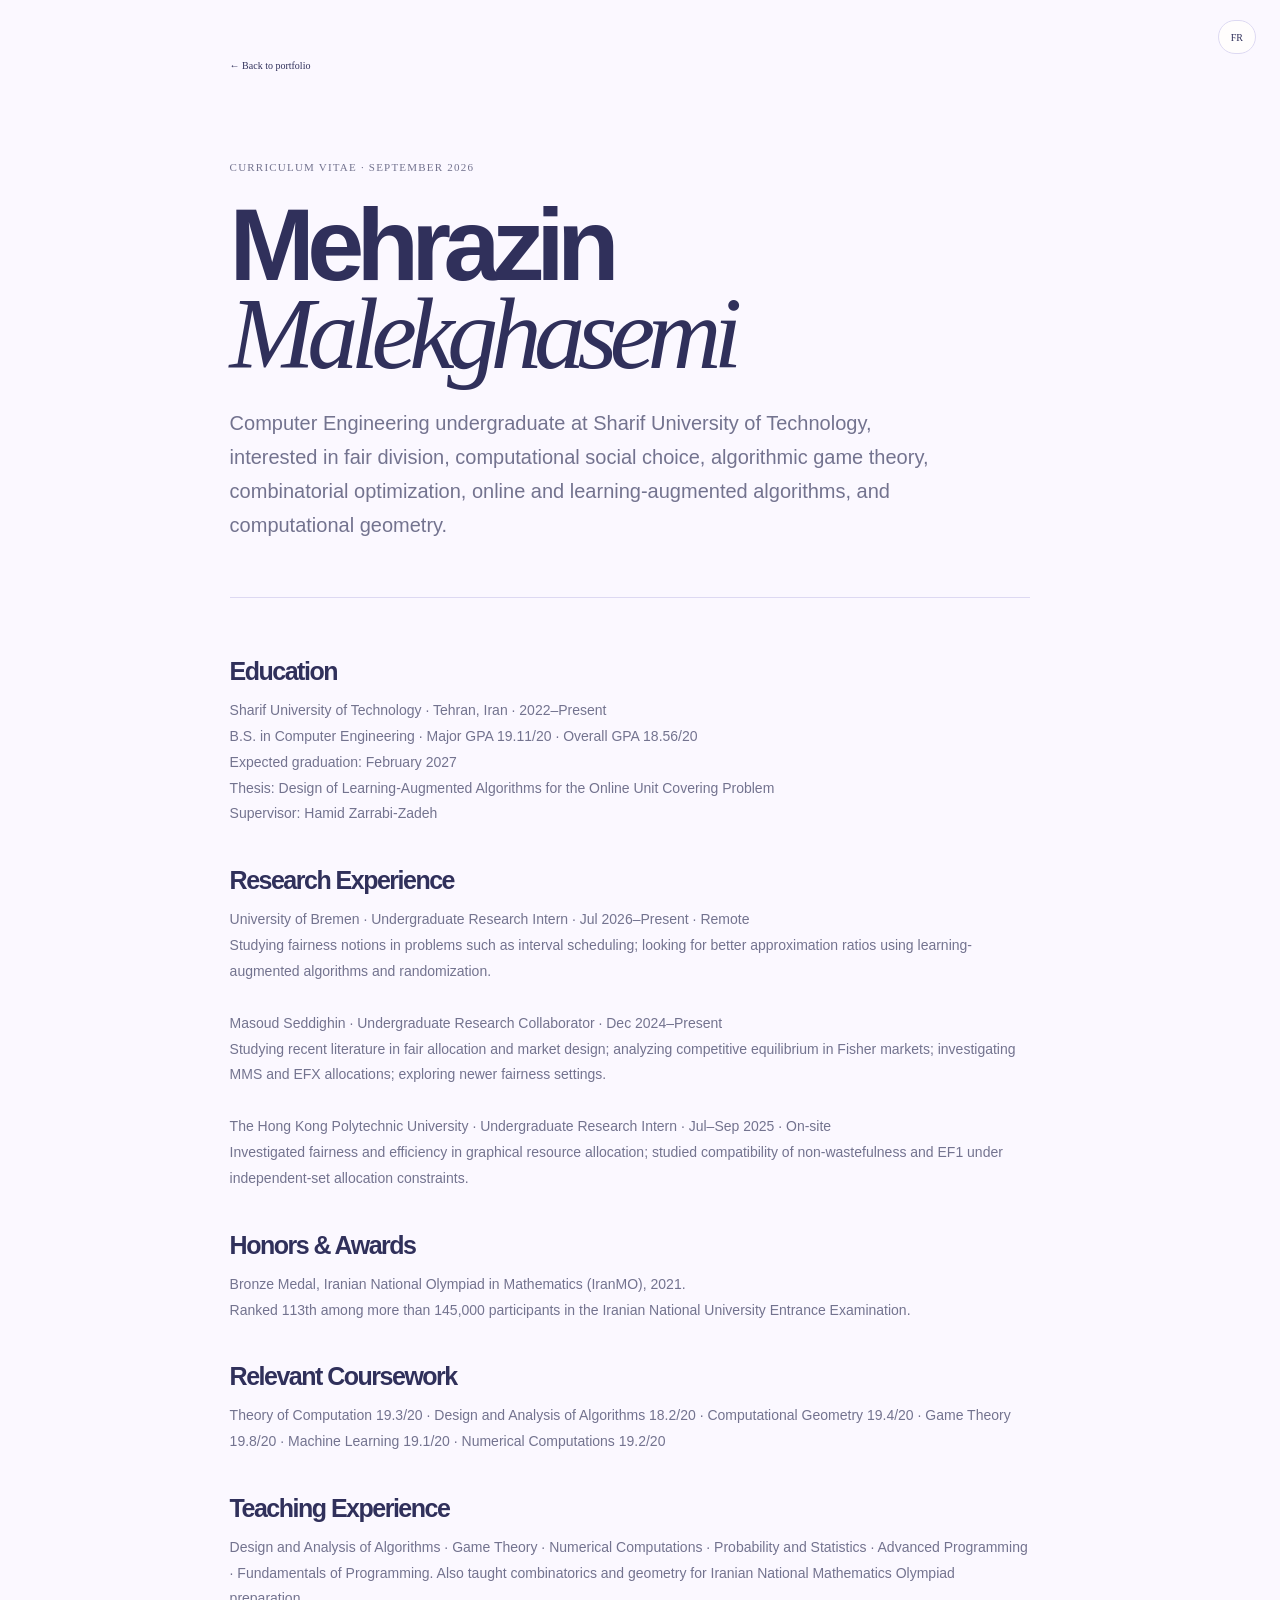
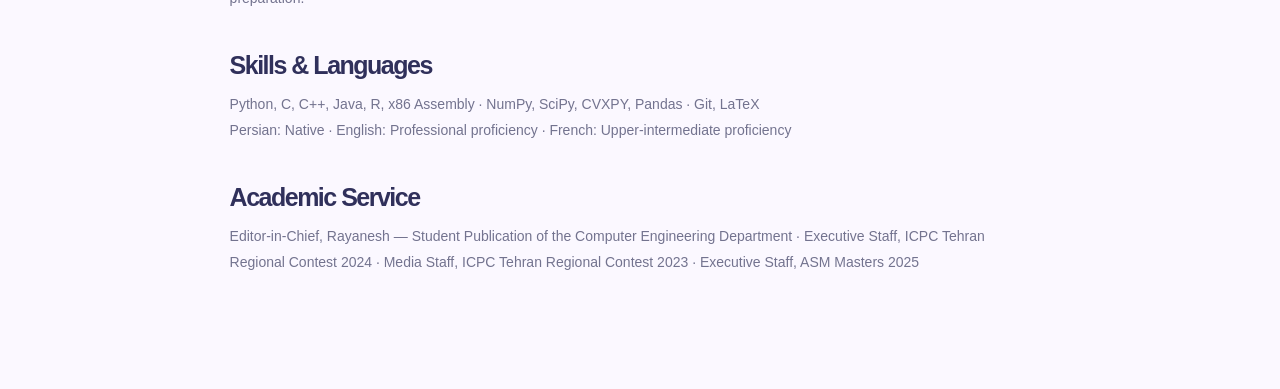
==== cv.html @ b479d554 "Rebuild site history without class-rank commit" ====
<!doctype html><html lang="en"><head><meta charset="utf-8"><meta name="viewport" content="width=device-width,initial-scale=1"><title>CV — Mehrazin Malekghasemi</title><link rel="stylesheet" href="style.css"></head><body><div class="research-page cv-page"><a class="back" href="index.html" data-en="← Back to portfolio" data-fr="← Retour au portfolio">← Back to portfolio</a><div class="section-label">Curriculum Vitae · September 2026</div><h1>Mehrazin<br><em>Malekghasemi</em></h1><p class="lead" data-en="Computer Engineering undergraduate at Sharif University of Technology, interested in fair division, computational social choice, algorithmic game theory, combinatorial optimization, online and learning-augmented algorithms, and computational geometry." data-fr="Étudiante en génie informatique à l’Université de technologie de Sharif, intéressée par le partage équitable, le choix social computationnel, la théorie algorithmique des jeux, l’optimisation combinatoire, les algorithmes en ligne et augmentés par l’apprentissage, ainsi que la géométrie algorithmique.">Computer Engineering undergraduate at Sharif University of Technology, interested in fair division, computational social choice, algorithmic game theory, combinatorial optimization, online and learning-augmented algorithms, and computational geometry.</p><div class="cv-document"><h2 data-en="Education" data-fr="Formation">Education</h2><p data-en="Sharif University of Technology · Tehran, Iran · 2022–Present<br>B.S. in Computer Engineering · Major GPA 19.11/20 · Overall GPA 18.56/20<br>Expected graduation: February 2027<br>Thesis: Design of Learning-Augmented Algorithms for the Online Unit Covering Problem<br>Supervisor: Hamid Zarrabi-Zadeh" data-fr="Université de technologie de Sharif · Téhéran, Iran · 2022–Présent<br>Licence en génie informatique · Moyenne majeure 19,11/20 · Moyenne générale 18,56/20<br>Diplôme prévu : février 2027<br>Mémoire : Design of Learning-Augmented Algorithms for the Online Unit Covering Problem<br>Directeur : Hamid Zarrabi-Zadeh">Sharif University of Technology · Tehran, Iran · 2022–Present<br>B.S. in Computer Engineering · Major GPA 19.11/20 · Overall GPA 18.56/20<br>Expected graduation: February 2027<br>Thesis: Design of Learning-Augmented Algorithms for the Online Unit Covering Problem<br>Supervisor: Hamid Zarrabi-Zadeh</p><h2 data-en="Research Experience" data-fr="Expérience de recherche">Research Experience</h2><p data-en="University of Bremen · Undergraduate Research Intern · Jul 2026–Present · Remote<br>Studying fairness notions in problems such as interval scheduling; looking for better approximation ratios using learning-augmented algorithms and randomization.<br><br>Masoud Seddighin · Undergraduate Research Collaborator · Dec 2024–Present<br>Studying recent literature in fair allocation and market design; analyzing competitive equilibrium in Fisher markets; investigating MMS and EFX allocations; exploring newer fairness settings.<br><br>The Hong Kong Polytechnic University · Undergraduate Research Intern · Jul–Sep 2025 · On-site<br>Investigated fairness and efficiency in graphical resource allocation; studied compatibility of non-wastefulness and EF1 under independent-set allocation constraints." data-fr="Université de Brême · Stagiaire de recherche · Juil. 2026–Présent · À distance<br>Étude de notions d’équité dans des problèmes tels que l’ordonnancement d’intervalles ; recherche de meilleures garanties d’approximation avec des algorithmes augmentés par l’apprentissage et la randomisation.<br><br>Masoud Seddighin · Collaboratrice de recherche · Déc. 2024–Présent<br>Étude de la littérature récente sur le partage équitable et la conception de marchés ; analyse de l’équilibre compétitif dans les marchés de Fisher ; étude des allocations MMS et EFX ; exploration de nouvelles notions d’équité.<br><br>The Hong Kong Polytechnic University · Stagiaire de recherche · Juil.–Sept. 2025 · Sur place<br>Étude de l’équité et de l’efficacité dans l’allocation graphique de ressources ; compatibilité de la non-gaspillage et d’EF1 sous des contraintes d’allocation par ensembles indépendants.">University of Bremen · Undergraduate Research Intern · Jul 2026–Present · Remote<br>Studying fairness notions in problems such as interval scheduling; looking for better approximation ratios using learning-augmented algorithms and randomization.<br><br>Masoud Seddighin · Undergraduate Research Collaborator · Dec 2024–Present<br>Studying recent literature in fair allocation and market design; analyzing competitive equilibrium in Fisher markets; investigating MMS and EFX allocations; exploring newer fairness settings.<br><br>The Hong Kong Polytechnic University · Undergraduate Research Intern · Jul–Sep 2025 · On-site<br>Investigated fairness and efficiency in graphical resource allocation; studied compatibility of non-wastefulness and EF1 under independent-set allocation constraints.</p><h2 data-en="Honors & Awards" data-fr="Distinctions">Honors & Awards</h2><p data-en="Bronze Medal, Iranian National Olympiad in Mathematics (IranMO), 2021.<br>Ranked 113th among more than 145,000 participants in the Iranian National University Entrance Examination." data-fr="Médaille de bronze, Olympiade nationale iranienne de mathématiques (IranMO), 2021.<br>Classée 113e parmi plus de 145 000 participants à l’examen national d’entrée à l’université en Iran.">Bronze Medal, Iranian National Olympiad in Mathematics (IranMO), 2021.<br>Ranked 113th among more than 145,000 participants in the Iranian National University Entrance Examination.</p><h2 data-en="Relevant Coursework" data-fr="Cours pertinents">Relevant Coursework</h2><p>Theory of Computation 19.3/20 · Design and Analysis of Algorithms 18.2/20 · Computational Geometry 19.4/20 · Game Theory 19.8/20 · Machine Learning 19.1/20 · Numerical Computations 19.2/20</p><h2 data-en="Teaching Experience" data-fr="Expérience d’enseignement">Teaching Experience</h2><p data-en="Design and Analysis of Algorithms · Game Theory · Numerical Computations · Probability and Statistics · Advanced Programming · Fundamentals of Programming. Also taught combinatorics and geometry for Iranian National Mathematics Olympiad preparation." data-fr="Conception et analyse d’algorithmes · Théorie des jeux · Calcul numérique · Probabilités et statistiques · Programmation avancée · Fondamentaux de la programmation. J’ai également enseigné la combinatoire et la géométrie dans le cadre de la préparation à l’Olympiade nationale iranienne de mathématiques.">Design and Analysis of Algorithms · Game Theory · Numerical Computations · Probability and Statistics · Advanced Programming · Fundamentals of Programming. Also taught combinatorics and geometry for Iranian National Mathematics Olympiad preparation.</p><h2 data-en="Skills & Languages" data-fr="Compétences & langues">Skills & Languages</h2><p data-en="Python, C, C++, Java, R, x86 Assembly · NumPy, SciPy, CVXPY, Pandas · Git, LaTeX<br>Persian: Native · English: Professional proficiency · French: Upper-intermediate proficiency" data-fr="Python, C, C++, Java, R, assembleur x86 · NumPy, SciPy, CVXPY, Pandas · Git, LaTeX<br>Persan : langue maternelle · Anglais : niveau professionnel · Français : niveau intermédiaire supérieur">Python, C, C++, Java, R, x86 Assembly · NumPy, SciPy, CVXPY, Pandas · Git, LaTeX<br>Persian: Native · English: Professional proficiency · French: Upper-intermediate proficiency</p><h2 data-en="Academic Service" data-fr="Engagement académique">Academic Service</h2><p data-en="Editor-in-Chief, Rayanesh — Student Publication of the Computer Engineering Department · Executive Staff, ICPC Tehran Regional Contest 2024 · Media Staff, ICPC Tehran Regional Contest 2023 · Executive Staff, ASM Masters 2025" data-fr="Rédactrice en chef, Rayanesh — publication étudiante du département de génie informatique · Équipe d’organisation, ICPC Tehran Regional Contest 2024 · Équipe média, ICPC Tehran Regional Contest 2023 · Équipe d’organisation, ASM Masters 2025">Editor-in-Chief, Rayanesh — Student Publication of the Computer Engineering Department · Executive Staff, ICPC Tehran Regional Contest 2024 · Media Staff, ICPC Tehran Regional Contest 2023 · Executive Staff, ASM Masters 2025</p></div></div><script src="script.js"></script></body></html>
---- style.css ----
:root{--bg:#fbf8ff;--ink:#30305b;--muted:#73738f;--line:#ddd9f2;--pink:#ffd8e8;--lav:#e8e0ff;--blue:#dff1ff;--mint:#ddf6ed;--yellow:#fff1c9;--card:#fffdfd;--accent:#bda8ff}*{box-sizing:border-box}html{scroll-behavior:smooth}body{margin:0;background:var(--bg);color:var(--ink);font-family:Manrope,sans-serif}.noise{position:fixed;inset:0;pointer-events:none;opacity:.025;background-image:url("data:image/svg+xml,%3Csvg viewBox='0 0 160 160' xmlns='http://www.w3.org/2000/svg'%3E%3Cfilter id='n'%3E%3CfeTurbulence type='fractalNoise' baseFrequency='.9' numOctaves='3' stitchTiles='stitch'/%3E%3C/filter%3E%3Crect width='100%25' height='100%25' filter='url(%23n)'/%3E%3C/svg%3E");z-index:20}.profile-rail{position:fixed;left:0;top:0;width:300px;height:100vh;padding:42px 32px;border-right:1px solid var(--line);display:flex;flex-direction:column;background:linear-gradient(180deg,#f0ebff,var(--bg));z-index:30}.profile-photo{width:150px;height:190px;border:1px solid var(--line);border-radius:22px;margin-bottom:28px;overflow:hidden;background:var(--lav);display:flex;align-items:center;justify-content:center}.profile-photo img{width:100%;height:100%;object-fit:cover}.profile-photo span{font:500 40px "DM Mono";color:#9890bc}.rail-name{font-size:24px;line-height:1.05;font-weight:700;letter-spacing:-.05em}.rail-position{margin-top:18px;font:500 10px "DM Mono";text-transform:uppercase;letter-spacing:.08em}.live-dot{display:inline-block;width:7px;height:7px;border-radius:50%;background:#9acfb8;margin-right:8px}.profile-rail p{font-size:12px;line-height:1.7;color:var(--muted);margin-top:18px}.rail-links{display:flex;gap:15px;margin-top:auto}.rail-links a{color:inherit;text-decoration:none;font:10px "DM Mono";border-bottom:1px solid var(--line);padding-bottom:3px}.site-shell{margin-left:300px}.nav{height:76px;display:flex;align-items:center;justify-content:space-between;padding:0 6vw;border-bottom:1px solid var(--line);position:sticky;top:0;background:rgba(251,248,255,.9);backdrop-filter:blur(12px);z-index:10}.brand{font:500 24px "DM Mono";color:inherit;text-decoration:none}.brand span{color:#a992e8}nav{display:flex;gap:24px}nav a{color:var(--muted);text-decoration:none;font-size:12px}nav a:hover{color:var(--ink)}.nav-tools{display:flex;gap:8px}.nav-tools button{border:1px solid var(--line);background:var(--card);color:inherit;border-radius:100px;height:34px;padding:0 12px;cursor:pointer;font:10px "DM Mono"}#theme{width:34px;padding:0}.hero{min-height:680px;padding:105px 6vw 80px;position:relative;overflow:hidden;background:radial-gradient(circle at 82% 25%,var(--lav),transparent 28%),radial-gradient(circle at 55% 80%,var(--pink),transparent 25%)}.eyebrow,.section-label{font:500 11px "DM Mono";letter-spacing:.11em;text-transform:uppercase;color:var(--muted)}.dot{display:inline-block;width:7px;height:7px;background:#a9d9c3;border-radius:50%;margin-right:9px}h1{font-size:clamp(58px,8vw,118px);line-height:.86;letter-spacing:-.075em;margin:35px 0 28px;max-width:900px}em{font-family:Georgia,serif;font-weight:400}.hero-copy{max-width:620px;font-size:18px;line-height:1.7;color:var(--muted)}.hero-actions{display:flex;gap:12px;margin-top:32px}.button{padding:14px 20px;text-decoration:none;font-size:13px;border:1px solid #cfc8e9;border-radius:999px;display:inline-block}.primary{background:var(--lav);color:var(--ink)}.ghost{color:inherit;background:rgba(255,255,255,.55)}.ticker{display:flex;gap:25px;overflow:hidden;white-space:nowrap;background:var(--yellow);padding:17px 6vw;font:500 11px "DM Mono";letter-spacing:.08em;color:#665d6c}.section{padding:105px 6vw}.section-intro{display:grid;grid-template-columns:1fr 1fr;gap:8vw;align-items:end;margin:30px 0 55px}h2{font-size:clamp(38px,5vw,70px);line-height:.95;letter-spacing:-.06em;margin:0}h2 span{color:var(--muted)}.section-intro p,.about-grid p{max-width:560px;line-height:1.75;color:var(--muted)}.research-grid{display:grid;grid-template-columns:repeat(3,1fr);gap:15px}.research-card{background:var(--card);border:1px solid var(--line);border-radius:24px;padding:28px;min-height:390px;display:flex;flex-direction:column;transition:.25s;color:inherit;text-decoration:none;box-shadow:0 12px 35px rgba(83,73,126,.05)}.research-card:nth-child(1){background:linear-gradient(145deg,var(--blue),var(--card))}.research-card:nth-child(2){background:linear-gradient(145deg,var(--pink),var(--card))}.research-card:nth-child(3){background:linear-gradient(145deg,var(--mint),var(--card))}.research-card:hover{transform:translateY(-7px);box-shadow:0 18px 45px rgba(83,73,126,.11)}.card-top{display:flex;justify-content:space-between;font:10px "DM Mono";color:var(--muted)}.research-card h3{font-size:34px;line-height:1;letter-spacing:-.05em;margin-top:auto;margin-bottom:18px}.research-card p{font-size:13px;line-height:1.65;color:#676780}.tags{display:flex;gap:6px;flex-wrap:wrap;margin-top:20px}.tags span{border:1px solid #cbc5e2;background:rgba(255,255,255,.5);border-radius:100px;padding:5px 8px;font:9px "DM Mono"}.open-research{font:10px "DM Mono";margin-top:22px}.interests{background:#f4efff}.interest-map{border:1px solid var(--line);border-radius:28px;background:rgba(255,255,255,.55);padding:20px;overflow:hidden}.interest-map .links line{stroke:#c8c0e3;stroke-width:1.5}.interest-map circle{fill:var(--card);stroke:#bdb4df;stroke-width:1.5;transition:.2s}.interest-map a:hover circle{fill:var(--yellow)}.interest-map text{text-anchor:middle;font:500 10px "DM Mono";fill:var(--ink);pointer-events:none}.interest-map a:first-child circle{fill:var(--lav);stroke:#9e8bd6}.cv-section{background:linear-gradient(135deg,#eaf4ff,#f7eaff);color:var(--ink)}.cv-grid{display:grid;grid-template-columns:.8fr 1.2fr;gap:10vw;margin-top:45px;align-items:start}.cv-grid p{color:var(--muted);font:11px "DM Mono"}.cv-facts{display:grid;grid-template-columns:repeat(3,1fr);border-top:1px solid var(--line)}.cv-facts div{padding:25px 18px;border-right:1px solid var(--line);border-bottom:1px solid var(--line)}.cv-facts strong{display:block;font:500 35px "DM Mono"}.cv-facts span{font-size:10px;color:var(--muted)}.about-grid{display:grid;grid-template-columns:.7fr 1.3fr;gap:10vw}.about-grid h2{font-size:clamp(45px,6vw,80px)}.about-grid p{margin-top:0;margin-bottom:24px}.misc{padding-bottom:80px}.photo-grid{display:grid;grid-template-columns:1.1fr .8fr .8fr;grid-auto-rows:190px;gap:12px}.photo-placeholder-card{background:var(--lav);border:1px solid var(--line);border-radius:22px;display:flex;align-items:flex-end;padding:15px;font:10px "DM Mono";color:var(--muted);overflow:hidden}.photo-placeholder-card:nth-child(2){background:var(--pink)}.photo-placeholder-card:nth-child(3){background:var(--blue)}.photo-placeholder-card:nth-child(4){background:var(--mint)}.photo-placeholder-card.tall{grid-row:span 2}.photo-placeholder-card img{width:100%;height:100%;object-fit:cover;margin:-15px}.misc-note{font-size:11px;color:var(--muted);margin-top:15px}.contact{padding:130px 6vw 50px;background:radial-gradient(circle at 85% 15%,var(--pink),transparent 25%)}.contact h2{font-size:clamp(60px,9vw,130px);margin:35px 0}.contact>p{max-width:600px;color:var(--muted);line-height:1.7}.mail{display:inline-block;margin-top:35px;color:inherit;font:500 16px "DM Mono";text-decoration:none;border-bottom:1px solid}.footer-links{display:flex;justify-content:space-between;border-top:1px solid var(--line);margin-top:100px;padding-top:18px;font:10px "DM Mono";color:var(--muted)}.research-page{max-width:1000px;margin:0 auto;padding:55px 7vw 100px}.research-page .back{display:inline-block;color:inherit;text-decoration:none;font:10px "DM Mono";margin-bottom:90px}.research-page h1{max-width:900px;margin:28px 0;font-size:clamp(58px,8vw,110px)}.research-page .lead{max-width:720px;font-size:20px;line-height:1.7;color:var(--muted);margin-bottom:90px}.research-detail{max-width:760px;border-top:1px solid var(--line);padding-top:45px}.research-detail h2{font-size:28px;margin:45px 0 18px}.research-detail p{font-size:15px;line-height:1.85;color:var(--muted)}.supervisors{display:flex;flex-wrap:wrap;gap:12px}.supervisors a{border:1px solid var(--line);padding:12px 15px;color:inherit;text-decoration:none;font-size:13px;border-radius:999px;background:var(--lav)}.supervisors a:hover{background:var(--pink)}.cv-page .lead{margin-bottom:55px}.cv-document{max-width:800px;border-top:1px solid var(--line);padding-top:20px}.cv-document h2{font-size:25px;margin:42px 0 14px}.cv-document p{font-size:14px;line-height:1.85;color:var(--muted)}body.dark{--bg:#24223b;--ink:#f4f0ff;--muted:#c7c1d8;--line:#4a4664;--card:#312d4c;--pink:#4b3347;--lav:#3d3760;--blue:#303f57;--mint:#30483f;--yellow:#554b37}body.dark .nav{background:rgba(36,34,59,.9)}@media(max-width:1050px){.profile-rail{width:240px;padding:30px 22px}.site-shell{margin-left:240px}.research-grid{grid-template-columns:1fr}.cv-grid,.about-grid{grid-template-columns:1fr}.cv-facts{margin-top:20px}}@media(max-width:800px){.profile-rail{position:relative;width:100%;height:auto;border-right:0;border-bottom:1px solid var(--line);padding:22px;display:grid;grid-template-columns:90px 1fr;column-gap:18px}.profile-photo{width:90px;height:115px;grid-row:span 3;margin:0}.rail-name{font-size:21px}.rail-position{margin-top:6px}.profile-rail p{margin:7px 0}.rail-links{margin-top:8px}.site-shell{margin-left:0}nav{display:none}.hero{padding-top:75px}.section-intro{grid-template-columns:1fr}.footer-links{gap:15px;flex-wrap:wrap}.photo-grid{grid-template-columns:1fr 1fr}.cv-facts{grid-template-columns:1fr 1fr}.interest-map{padding:5px}.about-grid{gap:35px}.research-page{padding:30px 24px 70px}.research-page .back{margin-bottom:55px}.research-page .lead{font-size:17px;margin-bottom:55px}.supervisors{flex-direction:column}.supervisors a{width:100%}}
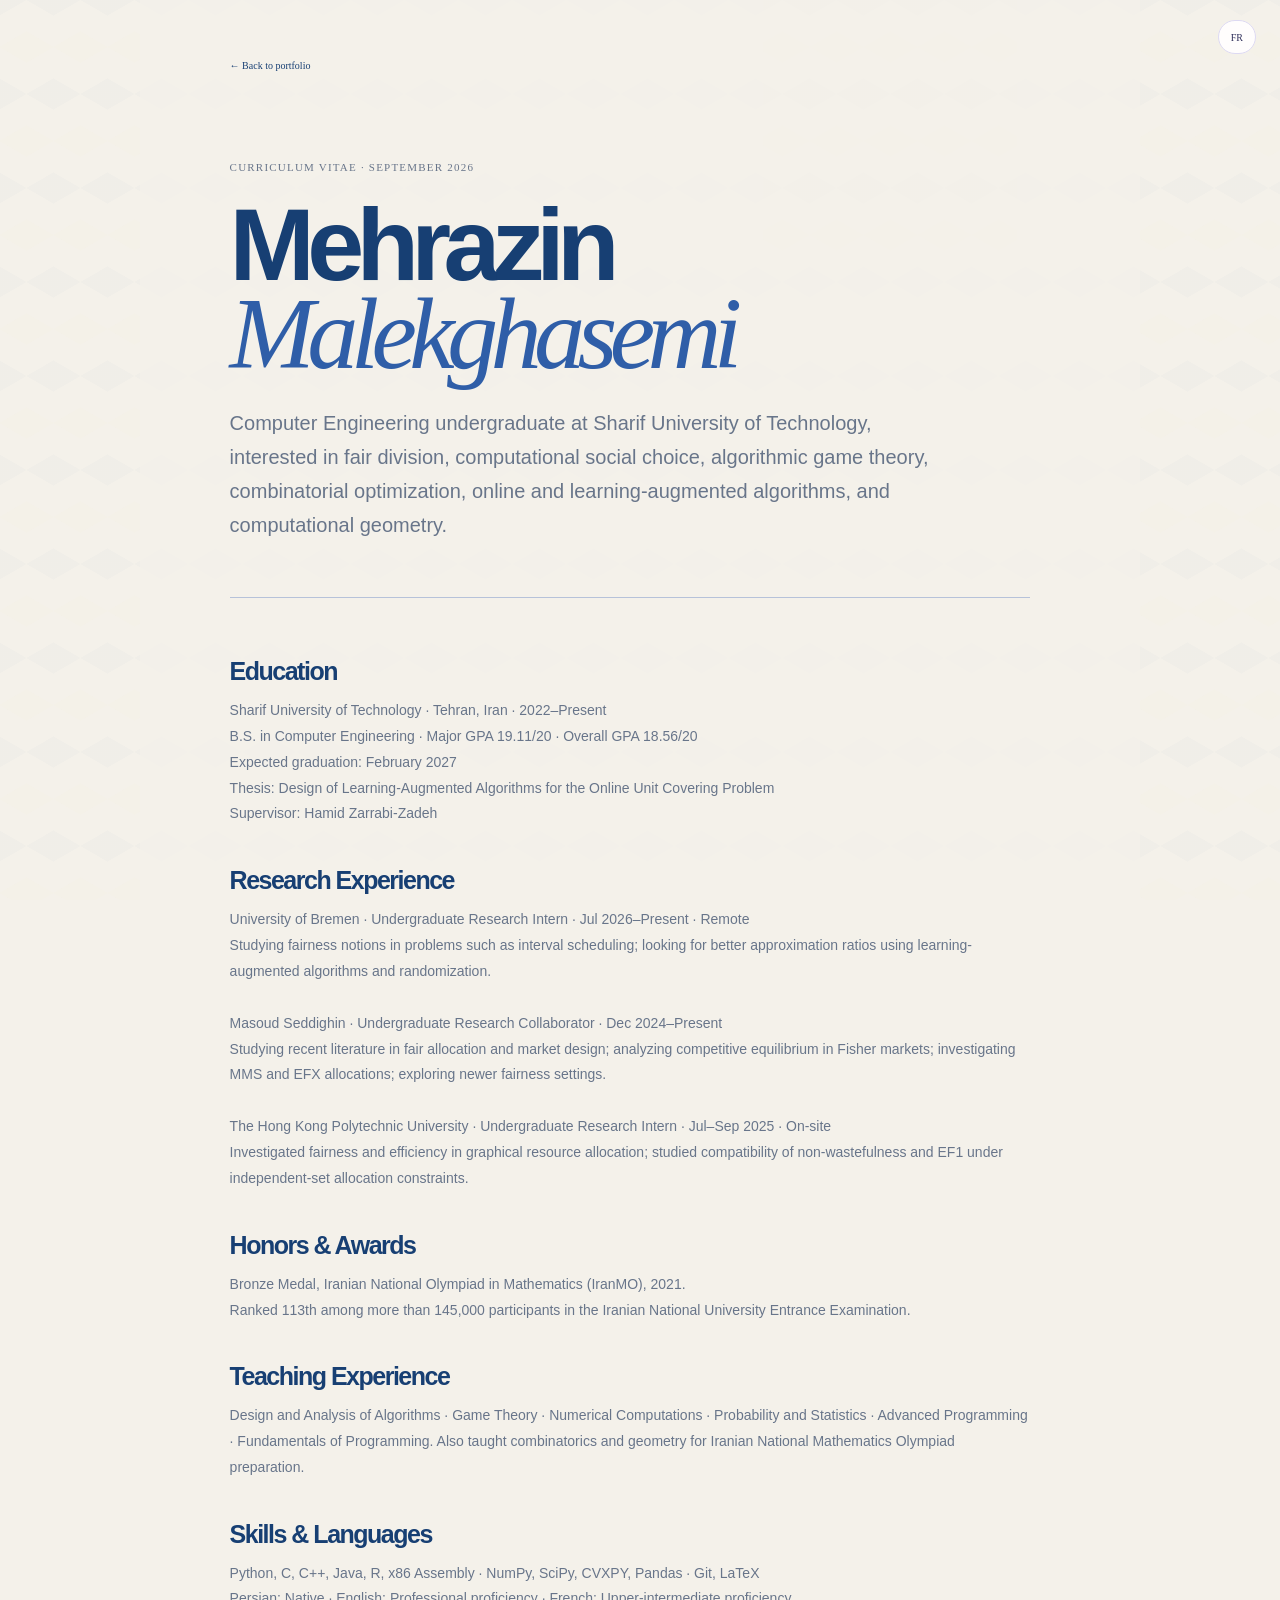
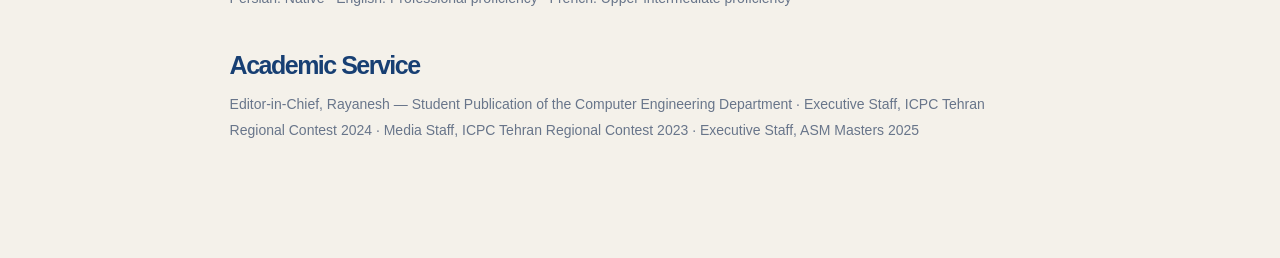
==== commit 2bb1ebf3: "Remove graded coursework from CV" ====
--- a/cv.html
+++ b/cv.html
@@ -1 +1 @@
-<!doctype html><html lang="en"><head><meta charset="utf-8"><meta name="viewport" content="width=device-width,initial-scale=1"><title>CV — Mehrazin Malekghasemi</title><link rel="stylesheet" href="style.css"></head><body><div class="research-page cv-page"><a class="back" href="index.html" data-en="← Back to portfolio" data-fr="← Retour au portfolio">← Back to portfolio</a><div class="section-label">Curriculum Vitae · September 2026</div><h1>Mehrazin<br><em>Malekghasemi</em></h1><p class="lead" data-en="Computer Engineering undergraduate at Sharif University of Technology, interested in fair division, computational social choice, algorithmic game theory, combinatorial optimization, online and learning-augmented algorithms, and computational geometry." data-fr="Étudiante en génie informatique à l’Université de technologie de Sharif, intéressée par le partage équitable, le choix social computationnel, la théorie algorithmique des jeux, l’optimisation combinatoire, les algorithmes en ligne et augmentés par l’apprentissage, ainsi que la géométrie algorithmique.">Computer Engineering undergraduate at Sharif University of Technology, interested in fair division, computational social choice, algorithmic game theory, combinatorial optimization, online and learning-augmented algorithms, and computational geometry.</p><div class="cv-document"><h2 data-en="Education" data-fr="Formation">Education</h2><p data-en="Sharif University of Technology · Tehran, Iran · 2022–Present<br>B.S. in Computer Engineering · Major GPA 19.11/20 · Overall GPA 18.56/20<br>Expected graduation: February 2027<br>Thesis: Design of Learning-Augmented Algorithms for the Online Unit Covering Problem<br>Supervisor: Hamid Zarrabi-Zadeh" data-fr="Université de technologie de Sharif · Téhéran, Iran · 2022–Présent<br>Licence en génie informatique · Moyenne majeure 19,11/20 · Moyenne générale 18,56/20<br>Diplôme prévu : février 2027<br>Mémoire : Design of Learning-Augmented Algorithms for the Online Unit Covering Problem<br>Directeur : Hamid Zarrabi-Zadeh">Sharif University of Technology · Tehran, Iran · 2022–Present<br>B.S. in Computer Engineering · Major GPA 19.11/20 · Overall GPA 18.56/20<br>Expected graduation: February 2027<br>Thesis: Design of Learning-Augmented Algorithms for the Online Unit Covering Problem<br>Supervisor: Hamid Zarrabi-Zadeh</p><h2 data-en="Research Experience" data-fr="Expérience de recherche">Research Experience</h2><p data-en="University of Bremen · Undergraduate Research Intern · Jul 2026–Present · Remote<br>Studying fairness notions in problems such as interval scheduling; looking for better approximation ratios using learning-augmented algorithms and randomization.<br><br>Masoud Seddighin · Undergraduate Research Collaborator · Dec 2024–Present<br>Studying recent literature in fair allocation and market design; analyzing competitive equilibrium in Fisher markets; investigating MMS and EFX allocations; exploring newer fairness settings.<br><br>The Hong Kong Polytechnic University · Undergraduate Research Intern · Jul–Sep 2025 · On-site<br>Investigated fairness and efficiency in graphical resource allocation; studied compatibility of non-wastefulness and EF1 under independent-set allocation constraints." data-fr="Université de Brême · Stagiaire de recherche · Juil. 2026–Présent · À distance<br>Étude de notions d’équité dans des problèmes tels que l’ordonnancement d’intervalles ; recherche de meilleures garanties d’approximation avec des algorithmes augmentés par l’apprentissage et la randomisation.<br><br>Masoud Seddighin · Collaboratrice de recherche · Déc. 2024–Présent<br>Étude de la littérature récente sur le partage équitable et la conception de marchés ; analyse de l’équilibre compétitif dans les marchés de Fisher ; étude des allocations MMS et EFX ; exploration de nouvelles notions d’équité.<br><br>The Hong Kong Polytechnic University · Stagiaire de recherche · Juil.–Sept. 2025 · Sur place<br>Étude de l’équité et de l’efficacité dans l’allocation graphique de ressources ; compatibilité de la non-gaspillage et d’EF1 sous des contraintes d’allocation par ensembles indépendants.">University of Bremen · Undergraduate Research Intern · Jul 2026–Present · Remote<br>Studying fairness notions in problems such as interval scheduling; looking for better approximation ratios using learning-augmented algorithms and randomization.<br><br>Masoud Seddighin · Undergraduate Research Collaborator · Dec 2024–Present<br>Studying recent literature in fair allocation and market design; analyzing competitive equilibrium in Fisher markets; investigating MMS and EFX allocations; exploring newer fairness settings.<br><br>The Hong Kong Polytechnic University · Undergraduate Research Intern · Jul–Sep 2025 · On-site<br>Investigated fairness and efficiency in graphical resource allocation; studied compatibility of non-wastefulness and EF1 under independent-set allocation constraints.</p><h2 data-en="Honors & Awards" data-fr="Distinctions">Honors & Awards</h2><p data-en="Bronze Medal, Iranian National Olympiad in Mathematics (IranMO), 2021.<br>Ranked 113th among more than 145,000 participants in the Iranian National University Entrance Examination." data-fr="Médaille de bronze, Olympiade nationale iranienne de mathématiques (IranMO), 2021.<br>Classée 113e parmi plus de 145 000 participants à l’examen national d’entrée à l’université en Iran.">Bronze Medal, Iranian National Olympiad in Mathematics (IranMO), 2021.<br>Ranked 113th among more than 145,000 participants in the Iranian National University Entrance Examination.</p><h2 data-en="Relevant Coursework" data-fr="Cours pertinents">Relevant Coursework</h2><p>Theory of Computation 19.3/20 · Design and Analysis of Algorithms 18.2/20 · Computational Geometry 19.4/20 · Game Theory 19.8/20 · Machine Learning 19.1/20 · Numerical Computations 19.2/20</p><h2 data-en="Teaching Experience" data-fr="Expérience d’enseignement">Teaching Experience</h2><p data-en="Design and Analysis of Algorithms · Game Theory · Numerical Computations · Probability and Statistics · Advanced Programming · Fundamentals of Programming. Also taught combinatorics and geometry for Iranian National Mathematics Olympiad preparation." data-fr="Conception et analyse d’algorithmes · Théorie des jeux · Calcul numérique · Probabilités et statistiques · Programmation avancée · Fondamentaux de la programmation. J’ai également enseigné la combinatoire et la géométrie dans le cadre de la préparation à l’Olympiade nationale iranienne de mathématiques.">Design and Analysis of Algorithms · Game Theory · Numerical Computations · Probability and Statistics · Advanced Programming · Fundamentals of Programming. Also taught combinatorics and geometry for Iranian National Mathematics Olympiad preparation.</p><h2 data-en="Skills & Languages" data-fr="Compétences & langues">Skills & Languages</h2><p data-en="Python, C, C++, Java, R, x86 Assembly · NumPy, SciPy, CVXPY, Pandas · Git, LaTeX<br>Persian: Native · English: Professional proficiency · French: Upper-intermediate proficiency" data-fr="Python, C, C++, Java, R, assembleur x86 · NumPy, SciPy, CVXPY, Pandas · Git, LaTeX<br>Persan : langue maternelle · Anglais : niveau professionnel · Français : niveau intermédiaire supérieur">Python, C, C++, Java, R, x86 Assembly · NumPy, SciPy, CVXPY, Pandas · Git, LaTeX<br>Persian: Native · English: Professional proficiency · French: Upper-intermediate proficiency</p><h2 data-en="Academic Service" data-fr="Engagement académique">Academic Service</h2><p data-en="Editor-in-Chief, Rayanesh — Student Publication of the Computer Engineering Department · Executive Staff, ICPC Tehran Regional Contest 2024 · Media Staff, ICPC Tehran Regional Contest 2023 · Executive Staff, ASM Masters 2025" data-fr="Rédactrice en chef, Rayanesh — publication étudiante du département de génie informatique · Équipe d’organisation, ICPC Tehran Regional Contest 2024 · Équipe média, ICPC Tehran Regional Contest 2023 · Équipe d’organisation, ASM Masters 2025">Editor-in-Chief, Rayanesh — Student Publication of the Computer Engineering Department · Executive Staff, ICPC Tehran Regional Contest 2024 · Media Staff, ICPC Tehran Regional Contest 2023 · Executive Staff, ASM Masters 2025</p></div></div><script src="script.js"></script></body></html>+<!doctype html><html lang="en"><head><meta charset="utf-8"><meta name="viewport" content="width=device-width,initial-scale=1"><title>CV — Mehrazin Malekghasemi</title><link rel="stylesheet" href="style.css"></head><body><div class="research-page cv-page"><a class="back" href="index.html" data-en="← Back to portfolio" data-fr="← Retour au portfolio">← Back to portfolio</a><div class="section-label">Curriculum Vitae · September 2026</div><h1>Mehrazin<br><em>Malekghasemi</em></h1><p class="lead" data-en="Computer Engineering undergraduate at Sharif University of Technology, interested in fair division, computational social choice, algorithmic game theory, combinatorial optimization, online and learning-augmented algorithms, and computational geometry." data-fr="Étudiante en génie informatique à l’Université de technologie de Sharif, intéressée par le partage équitable, le choix social computationnel, la théorie algorithmique des jeux, l’optimisation combinatoire, les algorithmes en ligne et augmentés par l’apprentissage, ainsi que la géométrie algorithmique.">Computer Engineering undergraduate at Sharif University of Technology, interested in fair division, computational social choice, algorithmic game theory, combinatorial optimization, online and learning-augmented algorithms, and computational geometry.</p><div class="cv-document"><h2 data-en="Education" data-fr="Formation">Education</h2><p data-en="Sharif University of Technology · Tehran, Iran · 2022–Present<br>B.S. in Computer Engineering · Major GPA 19.11/20 · Overall GPA 18.56/20<br>Expected graduation: February 2027<br>Thesis: Design of Learning-Augmented Algorithms for the Online Unit Covering Problem<br>Supervisor: Hamid Zarrabi-Zadeh" data-fr="Université de technologie de Sharif · Téhéran, Iran · 2022–Présent<br>Licence en génie informatique · Moyenne majeure 19,11/20 · Moyenne générale 18,56/20<br>Diplôme prévu : février 2027<br>Mémoire : Design of Learning-Augmented Algorithms for the Online Unit Covering Problem<br>Directeur : Hamid Zarrabi-Zadeh">Sharif University of Technology · Tehran, Iran · 2022–Present<br>B.S. in Computer Engineering · Major GPA 19.11/20 · Overall GPA 18.56/20<br>Expected graduation: February 2027<br>Thesis: Design of Learning-Augmented Algorithms for the Online Unit Covering Problem<br>Supervisor: Hamid Zarrabi-Zadeh</p><h2 data-en="Research Experience" data-fr="Expérience de recherche">Research Experience</h2><p data-en="University of Bremen · Undergraduate Research Intern · Jul 2026–Present · Remote<br>Studying fairness notions in problems such as interval scheduling; looking for better approximation ratios using learning-augmented algorithms and randomization.<br><br>Masoud Seddighin · Undergraduate Research Collaborator · Dec 2024–Present<br>Studying recent literature in fair allocation and market design; analyzing competitive equilibrium in Fisher markets; investigating MMS and EFX allocations; exploring newer fairness settings.<br><br>The Hong Kong Polytechnic University · Undergraduate Research Intern · Jul–Sep 2025 · On-site<br>Investigated fairness and efficiency in graphical resource allocation; studied compatibility of non-wastefulness and EF1 under independent-set allocation constraints." data-fr="Université de Brême · Stagiaire de recherche · Juil. 2026–Présent · À distance<br>Étude de notions d’équité dans des problèmes tels que l’ordonnancement d’intervalles ; recherche de meilleures garanties d’approximation avec des algorithmes augmentés par l’apprentissage et la randomisation.<br><br>Masoud Seddighin · Collaboratrice de recherche · Déc. 2024–Présent<br>Étude de la littérature récente sur le partage équitable et la conception de marchés ; analyse de l’équilibre compétitif dans les marchés de Fisher ; étude des allocations MMS et EFX ; exploration de nouvelles notions d’équité.<br><br>The Hong Kong Polytechnic University · Stagiaire de recherche · Juil.–Sept. 2025 · Sur place<br>Étude de l’équité et de l’efficacité dans l’allocation graphique de ressources ; compatibilité de la non-gaspillage et d’EF1 sous des contraintes d’allocation par ensembles indépendants.">University of Bremen · Undergraduate Research Intern · Jul 2026–Present · Remote<br>Studying fairness notions in problems such as interval scheduling; looking for better approximation ratios using learning-augmented algorithms and randomization.<br><br>Masoud Seddighin · Undergraduate Research Collaborator · Dec 2024–Present<br>Studying recent literature in fair allocation and market design; analyzing competitive equilibrium in Fisher markets; investigating MMS and EFX allocations; exploring newer fairness settings.<br><br>The Hong Kong Polytechnic University · Undergraduate Research Intern · Jul–Sep 2025 · On-site<br>Investigated fairness and efficiency in graphical resource allocation; studied compatibility of non-wastefulness and EF1 under independent-set allocation constraints.</p><h2 data-en="Honors & Awards" data-fr="Distinctions">Honors & Awards</h2><p data-en="Bronze Medal, Iranian National Olympiad in Mathematics (IranMO), 2021.<br>Ranked 113th among more than 145,000 participants in the Iranian National University Entrance Examination." data-fr="Médaille de bronze, Olympiade nationale iranienne de mathématiques (IranMO), 2021.<br>Classée 113e parmi plus de 145 000 participants à l’examen national d’entrée à l’université en Iran.">Bronze Medal, Iranian National Olympiad in Mathematics (IranMO), 2021.<br>Ranked 113th among more than 145,000 participants in the Iranian National University Entrance Examination.</p><h2 data-en="Teaching Experience" data-fr="Expérience d’enseignement">Teaching Experience</h2><p data-en="Design and Analysis of Algorithms · Game Theory · Numerical Computations · Probability and Statistics · Advanced Programming · Fundamentals of Programming. Also taught combinatorics and geometry for Iranian National Mathematics Olympiad preparation." data-fr="Conception et analyse d’algorithmes · Théorie des jeux · Calcul numérique · Probabilités et statistiques · Programmation avancée · Fondamentaux de la programmation. J’ai également enseigné la combinatoire et la géométrie dans le cadre de la préparation à l’Olympiade nationale iranienne de mathématiques.">Design and Analysis of Algorithms · Game Theory · Numerical Computations · Probability and Statistics · Advanced Programming · Fundamentals of Programming. Also taught combinatorics and geometry for Iranian National Mathematics Olympiad preparation.</p><h2 data-en="Skills & Languages" data-fr="Compétences & langues">Skills & Languages</h2><p data-en="Python, C, C++, Java, R, x86 Assembly · NumPy, SciPy, CVXPY, Pandas · Git, LaTeX<br>Persian: Native · English: Professional proficiency · French: Upper-intermediate proficiency" data-fr="Python, C, C++, Java, R, assembleur x86 · NumPy, SciPy, CVXPY, Pandas · Git, LaTeX<br>Persan : langue maternelle · Anglais : niveau professionnel · Français : niveau intermédiaire supérieur">Python, C, C++, Java, R, x86 Assembly · NumPy, SciPy, CVXPY, Pandas · Git, LaTeX<br>Persian: Native · English: Professional proficiency · French: Upper-intermediate proficiency</p><h2 data-en="Academic Service" data-fr="Engagement académique">Academic Service</h2><p data-en="Editor-in-Chief, Rayanesh — Student Publication of the Computer Engineering Department · Executive Staff, ICPC Tehran Regional Contest 2024 · Media Staff, ICPC Tehran Regional Contest 2023 · Executive Staff, ASM Masters 2025" data-fr="Rédactrice en chef, Rayanesh — publication étudiante du département de génie informatique · Équipe d’organisation, ICPC Tehran Regional Contest 2024 · Équipe média, ICPC Tehran Regional Contest 2023 · Équipe d’organisation, ASM Masters 2025">Editor-in-Chief, Rayanesh — Student Publication of the Computer Engineering Department · Executive Staff, ICPC Tehran Regional Contest 2024 · Media Staff, ICPC Tehran Regional Contest 2023 · Executive Staff, ASM Masters 2025</p></div></div><script src="script.js"></script></body></html>
--- a/style.css
+++ b/style.css
@@ -1 +1 @@
-:root{--bg:#fbf8ff;--ink:#30305b;--muted:#73738f;--line:#ddd9f2;--pink:#ffd8e8;--lav:#e8e0ff;--blue:#dff1ff;--mint:#ddf6ed;--yellow:#fff1c9;--card:#fffdfd;--accent:#bda8ff}*{box-sizing:border-box}html{scroll-behavior:smooth}body{margin:0;background:var(--bg);color:var(--ink);font-family:Manrope,sans-serif}.noise{position:fixed;inset:0;pointer-events:none;opacity:.025;background-image:url("data:image/svg+xml,%3Csvg viewBox='0 0 160 160' xmlns='http://www.w3.org/2000/svg'%3E%3Cfilter id='n'%3E%3CfeTurbulence type='fractalNoise' baseFrequency='.9' numOctaves='3' stitchTiles='stitch'/%3E%3C/filter%3E%3Crect width='100%25' height='100%25' filter='url(%23n)'/%3E%3C/svg%3E");z-index:20}.profile-rail{position:fixed;left:0;top:0;width:300px;height:100vh;padding:42px 32px;border-right:1px solid var(--line);display:flex;flex-direction:column;background:linear-gradient(180deg,#f0ebff,var(--bg));z-index:30}.profile-photo{width:150px;height:190px;border:1px solid var(--line);border-radius:22px;margin-bottom:28px;overflow:hidden;background:var(--lav);display:flex;align-items:center;justify-content:center}.profile-photo img{width:100%;height:100%;object-fit:cover}.profile-photo span{font:500 40px "DM Mono";color:#9890bc}.rail-name{font-size:24px;line-height:1.05;font-weight:700;letter-spacing:-.05em}.rail-position{margin-top:18px;font:500 10px "DM Mono";text-transform:uppercase;letter-spacing:.08em}.live-dot{display:inline-block;width:7px;height:7px;border-radius:50%;background:#9acfb8;margin-right:8px}.profile-rail p{font-size:12px;line-height:1.7;color:var(--muted);margin-top:18px}.rail-links{display:flex;gap:15px;margin-top:auto}.rail-links a{color:inherit;text-decoration:none;font:10px "DM Mono";border-bottom:1px solid var(--line);padding-bottom:3px}.site-shell{margin-left:300px}.nav{height:76px;display:flex;align-items:center;justify-content:space-between;padding:0 6vw;border-bottom:1px solid var(--line);position:sticky;top:0;background:rgba(251,248,255,.9);backdrop-filter:blur(12px);z-index:10}.brand{font:500 24px "DM Mono";color:inherit;text-decoration:none}.brand span{color:#a992e8}nav{display:flex;gap:24px}nav a{color:var(--muted);text-decoration:none;font-size:12px}nav a:hover{color:var(--ink)}.nav-tools{display:flex;gap:8px}.nav-tools button{border:1px solid var(--line);background:var(--card);color:inherit;border-radius:100px;height:34px;padding:0 12px;cursor:pointer;font:10px "DM Mono"}#theme{width:34px;padding:0}.hero{min-height:680px;padding:105px 6vw 80px;position:relative;overflow:hidden;background:radial-gradient(circle at 82% 25%,var(--lav),transparent 28%),radial-gradient(circle at 55% 80%,var(--pink),transparent 25%)}.eyebrow,.section-label{font:500 11px "DM Mono";letter-spacing:.11em;text-transform:uppercase;color:var(--muted)}.dot{display:inline-block;width:7px;height:7px;background:#a9d9c3;border-radius:50%;margin-right:9px}h1{font-size:clamp(58px,8vw,118px);line-height:.86;letter-spacing:-.075em;margin:35px 0 28px;max-width:900px}em{font-family:Georgia,serif;font-weight:400}.hero-copy{max-width:620px;font-size:18px;line-height:1.7;color:var(--muted)}.hero-actions{display:flex;gap:12px;margin-top:32px}.button{padding:14px 20px;text-decoration:none;font-size:13px;border:1px solid #cfc8e9;border-radius:999px;display:inline-block}.primary{background:var(--lav);color:var(--ink)}.ghost{color:inherit;background:rgba(255,255,255,.55)}.ticker{display:flex;gap:25px;overflow:hidden;white-space:nowrap;background:var(--yellow);padding:17px 6vw;font:500 11px "DM Mono";letter-spacing:.08em;color:#665d6c}.section{padding:105px 6vw}.section-intro{display:grid;grid-template-columns:1fr 1fr;gap:8vw;align-items:end;margin:30px 0 55px}h2{font-size:clamp(38px,5vw,70px);line-height:.95;letter-spacing:-.06em;margin:0}h2 span{color:var(--muted)}.section-intro p,.about-grid p{max-width:560px;line-height:1.75;color:var(--muted)}.research-grid{display:grid;grid-template-columns:repeat(3,1fr);gap:15px}.research-card{background:var(--card);border:1px solid var(--line);border-radius:24px;padding:28px;min-height:390px;display:flex;flex-direction:column;transition:.25s;color:inherit;text-decoration:none;box-shadow:0 12px 35px rgba(83,73,126,.05)}.research-card:nth-child(1){background:linear-gradient(145deg,var(--blue),var(--card))}.research-card:nth-child(2){background:linear-gradient(145deg,var(--pink),var(--card))}.research-card:nth-child(3){background:linear-gradient(145deg,var(--mint),var(--card))}.research-card:hover{transform:translateY(-7px);box-shadow:0 18px 45px rgba(83,73,126,.11)}.card-top{display:flex;justify-content:space-between;font:10px "DM Mono";color:var(--muted)}.research-card h3{font-size:34px;line-height:1;letter-spacing:-.05em;margin-top:auto;margin-bottom:18px}.research-card p{font-size:13px;line-height:1.65;color:#676780}.tags{display:flex;gap:6px;flex-wrap:wrap;margin-top:20px}.tags span{border:1px solid #cbc5e2;background:rgba(255,255,255,.5);border-radius:100px;padding:5px 8px;font:9px "DM Mono"}.open-research{font:10px "DM Mono";margin-top:22px}.interests{background:#f4efff}.interest-map{border:1px solid var(--line);border-radius:28px;background:rgba(255,255,255,.55);padding:20px;overflow:hidden}.interest-map .links line{stroke:#c8c0e3;stroke-width:1.5}.interest-map circle{fill:var(--card);stroke:#bdb4df;stroke-width:1.5;transition:.2s}.interest-map a:hover circle{fill:var(--yellow)}.interest-map text{text-anchor:middle;font:500 10px "DM Mono";fill:var(--ink);pointer-events:none}.interest-map a:first-child circle{fill:var(--lav);stroke:#9e8bd6}.cv-section{background:linear-gradient(135deg,#eaf4ff,#f7eaff);color:var(--ink)}.cv-grid{display:grid;grid-template-columns:.8fr 1.2fr;gap:10vw;margin-top:45px;align-items:start}.cv-grid p{color:var(--muted);font:11px "DM Mono"}.cv-facts{display:grid;grid-template-columns:repeat(3,1fr);border-top:1px solid var(--line)}.cv-facts div{padding:25px 18px;border-right:1px solid var(--line);border-bottom:1px solid var(--line)}.cv-facts strong{display:block;font:500 35px "DM Mono"}.cv-facts span{font-size:10px;color:var(--muted)}.about-grid{display:grid;grid-template-columns:.7fr 1.3fr;gap:10vw}.about-grid h2{font-size:clamp(45px,6vw,80px)}.about-grid p{margin-top:0;margin-bottom:24px}.misc{padding-bottom:80px}.photo-grid{display:grid;grid-template-columns:1.1fr .8fr .8fr;grid-auto-rows:190px;gap:12px}.photo-placeholder-card{background:var(--lav);border:1px solid var(--line);border-radius:22px;display:flex;align-items:flex-end;padding:15px;font:10px "DM Mono";color:var(--muted);overflow:hidden}.photo-placeholder-card:nth-child(2){background:var(--pink)}.photo-placeholder-card:nth-child(3){background:var(--blue)}.photo-placeholder-card:nth-child(4){background:var(--mint)}.photo-placeholder-card.tall{grid-row:span 2}.photo-placeholder-card img{width:100%;height:100%;object-fit:cover;margin:-15px}.misc-note{font-size:11px;color:var(--muted);margin-top:15px}.contact{padding:130px 6vw 50px;background:radial-gradient(circle at 85% 15%,var(--pink),transparent 25%)}.contact h2{font-size:clamp(60px,9vw,130px);margin:35px 0}.contact>p{max-width:600px;color:var(--muted);line-height:1.7}.mail{display:inline-block;margin-top:35px;color:inherit;font:500 16px "DM Mono";text-decoration:none;border-bottom:1px solid}.footer-links{display:flex;justify-content:space-between;border-top:1px solid var(--line);margin-top:100px;padding-top:18px;font:10px "DM Mono";color:var(--muted)}.research-page{max-width:1000px;margin:0 auto;padding:55px 7vw 100px}.research-page .back{display:inline-block;color:inherit;text-decoration:none;font:10px "DM Mono";margin-bottom:90px}.research-page h1{max-width:900px;margin:28px 0;font-size:clamp(58px,8vw,110px)}.research-page .lead{max-width:720px;font-size:20px;line-height:1.7;color:var(--muted);margin-bottom:90px}.research-detail{max-width:760px;border-top:1px solid var(--line);padding-top:45px}.research-detail h2{font-size:28px;margin:45px 0 18px}.research-detail p{font-size:15px;line-height:1.85;color:var(--muted)}.supervisors{display:flex;flex-wrap:wrap;gap:12px}.supervisors a{border:1px solid var(--line);padding:12px 15px;color:inherit;text-decoration:none;font-size:13px;border-radius:999px;background:var(--lav)}.supervisors a:hover{background:var(--pink)}.cv-page .lead{margin-bottom:55px}.cv-document{max-width:800px;border-top:1px solid var(--line);padding-top:20px}.cv-document h2{font-size:25px;margin:42px 0 14px}.cv-document p{font-size:14px;line-height:1.85;color:var(--muted)}body.dark{--bg:#24223b;--ink:#f4f0ff;--muted:#c7c1d8;--line:#4a4664;--card:#312d4c;--pink:#4b3347;--lav:#3d3760;--blue:#303f57;--mint:#30483f;--yellow:#554b37}body.dark .nav{background:rgba(36,34,59,.9)}@media(max-width:1050px){.profile-rail{width:240px;padding:30px 22px}.site-shell{margin-left:240px}.research-grid{grid-template-columns:1fr}.cv-grid,.about-grid{grid-template-columns:1fr}.cv-facts{margin-top:20px}}@media(max-width:800px){.profile-rail{position:relative;width:100%;height:auto;border-right:0;border-bottom:1px solid var(--line);padding:22px;display:grid;grid-template-columns:90px 1fr;column-gap:18px}.profile-photo{width:90px;height:115px;grid-row:span 3;margin:0}.rail-name{font-size:21px}.rail-position{margin-top:6px}.profile-rail p{margin:7px 0}.rail-links{margin-top:8px}.site-shell{margin-left:0}nav{display:none}.hero{padding-top:75px}.section-intro{grid-template-columns:1fr}.footer-links{gap:15px;flex-wrap:wrap}.photo-grid{grid-template-columns:1fr 1fr}.cv-facts{grid-template-columns:1fr 1fr}.interest-map{padding:5px}.about-grid{gap:35px}.research-page{padding:30px 24px 70px}.research-page .back{margin-bottom:55px}.research-page .lead{font-size:17px;margin-bottom:55px}.supervisors{flex-direction:column}.supervisors a{width:100%}}+:root{--bg:#f4f1ea;--ink:#173f73;--muted:#68758a;--line:#b6c2d9;--yellow:#ffe27a;--blue:#2f5ea8;--soft-blue:#dfe7f3;--indigo:#46577d;--card:#fffdf8;--white:#fff}*{box-sizing:border-box}html{scroll-behavior:smooth}body{margin:0;background:var(--bg);color:var(--ink);font-family:Manrope,sans-serif;position:relative}body:before{content:"";position:fixed;inset:0;pointer-events:none;z-index:-1;opacity:.38;background-image:linear-gradient(30deg,rgba(47,94,168,.045) 12%,transparent 12.5%,transparent 87%,rgba(47,94,168,.045) 87.5%,rgba(47,94,168,.045)),linear-gradient(150deg,rgba(47,94,168,.045) 12%,transparent 12.5%,transparent 87%,rgba(47,94,168,.045) 87.5%,rgba(47,94,168,.045)),linear-gradient(30deg,rgba(255,226,122,.05) 12%,transparent 12.5%,transparent 87%,rgba(255,226,122,.05) 87.5%,rgba(255,226,122,.05)),linear-gradient(150deg,rgba(255,226,122,.05) 12%,transparent 12.5%,transparent 87%,rgba(255,226,122,.05) 87.5%,rgba(255,226,122,.05));background-size:54px 94px;background-position:0 0,0 0,27px 47px,27px 47px}.noise{position:fixed;inset:0;pointer-events:none;opacity:.018;background-image:url("data:image/svg+xml,%3Csvg viewBox='0 0 160 160' xmlns='http://www.w3.org/2000/svg'%3E%3Cfilter id='n'%3E%3CfeTurbulence type='fractalNoise' baseFrequency='.9' numOctaves='3' stitchTiles='stitch'/%3E%3C/filter%3E%3Crect width='100%25' height='100%25' filter='url(%23n)'/%3E%3C/svg%3E");z-index:20}.profile-rail{position:fixed;left:0;top:0;width:300px;height:100vh;padding:42px 32px;border-right:1px solid var(--line);display:flex;flex-direction:column;background:linear-gradient(180deg,#e8eef7,var(--bg));z-index:30}.profile-photo{width:150px;height:190px;border:1px solid var(--line);border-radius:18px;margin-bottom:28px;overflow:hidden;background:var(--soft-blue);display:flex;align-items:center;justify-content:center}.profile-photo img{width:100%;height:100%;object-fit:cover}.profile-photo span{font:500 40px "DM Mono";color:var(--blue)}.rail-name{font-size:24px;line-height:1.05;font-weight:700;letter-spacing:-.05em}.rail-position{margin-top:18px;font:500 10px "DM Mono";text-transform:uppercase;letter-spacing:.08em}.live-dot{display:inline-block;width:7px;height:7px;border-radius:50%;background:var(--yellow);margin-right:8px}.profile-rail p{font-size:12px;line-height:1.7;color:var(--muted);margin-top:18px}.rail-links{display:flex;gap:15px;margin-top:auto}.rail-links a{color:inherit;text-decoration:none;font:10px "DM Mono";border-bottom:1px solid var(--line);padding-bottom:3px}.site-shell{margin-left:300px}.nav{height:76px;display:flex;align-items:center;justify-content:space-between;padding:0 6vw;border-bottom:1px solid var(--line);position:sticky;top:0;background:rgba(244,241,234,.93);backdrop-filter:blur(12px);z-index:10}.brand{font:500 24px "DM Mono";color:inherit;text-decoration:none}.brand span{color:var(--yellow)}nav{display:flex;gap:24px}nav a{color:var(--muted);text-decoration:none;font-size:12px}nav a:hover{color:var(--blue)}.nav-tools{display:flex;gap:8px}.nav-tools button{border:1px solid var(--line);background:var(--card);color:inherit;border-radius:100px;height:34px;padding:0 12px;cursor:pointer;font:10px "DM Mono"}#theme{width:34px;padding:0}.hero{min-height:680px;padding:105px 6vw 80px;position:relative;overflow:hidden;background:radial-gradient(circle at 82% 20%,rgba(182,194,217,.5),transparent 27%),radial-gradient(circle at 57% 82%,rgba(255,226,122,.2),transparent 25%)}.hero:after{content:"";position:absolute;right:-90px;top:-110px;width:310px;height:310px;border:1px solid rgba(47,94,168,.18);transform:rotate(45deg);pointer-events:none}.eyebrow,.section-label{font:500 11px "DM Mono";letter-spacing:.11em;text-transform:uppercase;color:var(--muted)}.dot{display:inline-block;width:7px;height:7px;background:var(--yellow);border-radius:50%;margin-right:9px}h1{font-size:clamp(58px,8vw,118px);line-height:.86;letter-spacing:-.075em;margin:35px 0 28px;max-width:900px}em{font-family:Georgia,serif;font-weight:400;color:var(--blue)}.hero-copy{max-width:620px;font-size:18px;line-height:1.7;color:var(--muted)}.hero-actions{display:flex;gap:12px;margin-top:32px}.button{padding:14px 20px;text-decoration:none;font-size:13px;border:1px solid var(--blue);border-radius:999px;display:inline-block}.primary{background:var(--blue);color:var(--white)}.ghost{color:var(--ink);background:rgba(255,253,248,.72)}.primary:hover{background:var(--ink);border-color:var(--ink)}.ghost:hover{background:var(--yellow)}.ticker{display:flex;gap:25px;overflow:hidden;white-space:nowrap;background:var(--yellow);padding:17px 6vw;font:500 11px "DM Mono";letter-spacing:.08em;color:var(--ink)}.section{padding:105px 6vw}.section-intro{display:grid;grid-template-columns:1fr 1fr;gap:8vw;align-items:end;margin:30px 0 55px}h2{font-size:clamp(38px,5vw,70px);line-height:.95;letter-spacing:-.06em;margin:0}h2 span{color:var(--indigo)}.section-intro p,.about-grid p{max-width:560px;line-height:1.75;color:var(--muted)}.research-grid{display:grid;grid-template-columns:repeat(3,1fr);gap:15px}.research-card{background:var(--card);border:1px solid var(--line);border-radius:16px;padding:28px;min-height:390px;display:flex;flex-direction:column;transition:.25s;color:inherit;text-decoration:none;box-shadow:0 12px 35px rgba(23,63,115,.06);position:relative;overflow:hidden}.research-card:before{content:"";position:absolute;right:-35px;top:-35px;width:105px;height:105px;border:1px solid rgba(47,94,168,.13);transform:rotate(45deg)}.research-card:nth-child(1){background:linear-gradient(145deg,#fff8d9,var(--card) 65%)}.research-card:nth-child(2){background:linear-gradient(145deg,#edf2f8,var(--card) 65%)}.research-card:nth-child(3){background:linear-gradient(145deg,#dfe7f3,var(--card) 65%)}.research-card:hover{transform:translateY(-7px);box-shadow:0 18px 45px rgba(23,63,115,.13)}.card-top{display:flex;justify-content:space-between;font:10px "DM Mono";color:var(--muted);position:relative}.research-card h3{font-size:34px;line-height:1;letter-spacing:-.05em;margin-top:auto;margin-bottom:18px}.research-card p{font-size:13px;line-height:1.65;color:#5f6d80}.tags{display:flex;gap:6px;flex-wrap:wrap;margin-top:20px}.tags span{border:1px solid var(--line);background:rgba(255,255,255,.52);border-radius:100px;padding:5px 8px;font:9px "DM Mono"}.open-research{font:10px "DM Mono";margin-top:22px;color:var(--blue)}.interests{background:rgba(223,231,243,.5);position:relative;overflow:hidden}.interests:before{content:"";position:absolute;width:260px;height:260px;right:-100px;top:70px;border:1px solid rgba(47,94,168,.16);transform:rotate(45deg)}.interest-map{border:1px solid var(--line);border-radius:18px;background:rgba(255,253,248,.72);padding:20px;overflow:hidden;position:relative}.interest-map:after{content:"";position:absolute;left:20px;bottom:20px;width:80px;height:80px;border:1px solid rgba(255,226,122,.5);transform:rotate(45deg)}.interest-map .links line{stroke:#9fb0cc;stroke-width:1.5}.interest-map circle{fill:var(--card);stroke:#7e9bc4;stroke-width:1.5;transition:.2s}.interest-map a:hover circle{fill:var(--yellow)}.interest-map text{text-anchor:middle;font:500 10px "DM Mono";fill:var(--ink);pointer-events:none}.interest-map a:first-child circle{fill:var(--soft-blue);stroke:var(--blue)}.cv-section{background:linear-gradient(135deg,rgba(223,231,243,.72),rgba(255,226,122,.18));color:var(--ink);position:relative;overflow:hidden}.cv-section:after{content:"";position:absolute;right:5%;bottom:-90px;width:220px;height:220px;border:1px solid rgba(47,94,168,.14);transform:rotate(45deg)}.cv-grid{display:grid;grid-template-columns:.8fr 1.2fr;gap:10vw;margin-top:45px;align-items:start}.cv-grid p{color:var(--muted);font:11px "DM Mono"}.cv-facts{display:grid;grid-template-columns:repeat(3,1fr);border-top:1px solid var(--line)}.cv-facts div{padding:25px 18px;border-right:1px solid var(--line);border-bottom:1px solid var(--line)}.cv-facts strong{display:block;font:500 35px "DM Mono"}.cv-facts span{font-size:10px;color:var(--muted)}.about-grid{display:grid;grid-template-columns:.7fr 1.3fr;gap:10vw}.about-grid h2{font-size:clamp(45px,6vw,80px)}.about-grid p{margin-top:0;margin-bottom:24px}.misc{padding-bottom:80px}.photo-grid{display:grid;grid-template-columns:1.1fr .8fr .8fr;grid-auto-rows:190px;gap:12px}.photo-placeholder-card{background:var(--soft-blue);border:1px solid var(--line);border-radius:16px;display:flex;align-items:flex-end;padding:15px;font:10px "DM Mono";color:var(--muted);overflow:hidden;position:relative}.photo-placeholder-card:before{content:"";position:absolute;width:90px;height:90px;border:1px solid rgba(47,94,168,.12);transform:rotate(45deg);right:-35px;top:-35px}.photo-placeholder-card:nth-child(2){background:#fff8d9}.photo-placeholder-card:nth-child(3),.photo-placeholder-card:nth-child(4){background:#e7edf5}.photo-placeholder-card.tall{grid-row:span 2}.photo-placeholder-card img{width:100%;height:100%;object-fit:cover;margin:-15px}.misc-note{font-size:11px;color:var(--muted);margin-top:15px}.contact{padding:130px 6vw 50px;background:linear-gradient(135deg,rgba(255,253,248,.55),rgba(182,194,217,.32));position:relative;overflow:hidden}.contact:before{content:"";position:absolute;right:-70px;top:50px;width:250px;height:250px;border:1px solid rgba(47,94,168,.18);transform:rotate(45deg)}.contact h2{font-size:clamp(60px,9vw,130px);margin:35px 0}.contact>p{max-width:600px;color:var(--muted);line-height:1.7}.mail{display:inline-block;margin-top:35px;color:inherit;font:500 16px "DM Mono";text-decoration:none;border-bottom:1px solid}.footer-links{display:flex;justify-content:space-between;border-top:1px solid var(--line);margin-top:100px;padding-top:18px;font:10px "DM Mono";color:var(--muted)}.research-page{max-width:1000px;margin:0 auto;padding:55px 7vw 100px;background:rgba(244,241,234,.72);min-height:100vh}.research-page .back{display:inline-block;color:inherit;text-decoration:none;font:10px "DM Mono";margin-bottom:90px}.research-page h1{max-width:900px;margin:28px 0;font-size:clamp(58px,8vw,110px)}.research-page .lead{max-width:720px;font-size:20px;line-height:1.7;color:var(--muted);margin-bottom:90px}.research-detail{max-width:760px;border-top:1px solid var(--line);padding-top:45px}.research-detail h2{font-size:28px;margin:45px 0 18px}.research-detail p{font-size:15px;line-height:1.85;color:var(--muted)}.supervisors{display:flex;flex-wrap:wrap;gap:12px}.supervisors a{border:1px solid var(--line);padding:12px 15px;color:inherit;text-decoration:none;font-size:13px;border-radius:999px;background:var(--soft-blue)}.supervisors a:hover{background:var(--yellow)}.cv-page .lead{margin-bottom:55px}.cv-document{max-width:800px;border-top:1px solid var(--line);padding-top:20px}.cv-document h2{font-size:25px;margin:42px 0 14px}.cv-document p{font-size:14px;line-height:1.85;color:var(--muted)}body.dark{--bg:#202833;--ink:#f4f1ea;--muted:#b8c2d0;--line:#52627a;--yellow:#8c7420;--blue:#789bd0;--soft-blue:#303d50;--indigo:#aebbd0;--card:#28313d}body.dark .nav{background:rgba(32,40,51,.92)}body.dark:before{opacity:.12}@media(max-width:1050px){.profile-rail{width:240px;padding:30px 22px}.site-shell{margin-left:240px}.research-grid{grid-template-columns:1fr}.cv-grid,.about-grid{grid-template-columns:1fr}.cv-facts{margin-top:20px}}@media(max-width:800px){.profile-rail{position:relative;width:100%;height:auto;border-right:0;border-bottom:1px solid var(--line);padding:22px;display:grid;grid-template-columns:90px 1fr;column-gap:18px}.profile-photo{width:90px;height:115px;grid-row:span 3;margin:0}.rail-name{font-size:21px}.rail-position{margin-top:6px}.profile-rail p{margin:7px 0}.rail-links{margin-top:8px}.site-shell{margin-left:0}nav{display:none}.hero{padding-top:75px}.section-intro{grid-template-columns:1fr}.footer-links{gap:15px;flex-wrap:wrap}.photo-grid{grid-template-columns:1fr 1fr}.cv-facts{grid-template-columns:1fr 1fr}.interest-map{padding:5px}.about-grid{gap:35px}.research-page{padding:30px 24px 70px}.research-page .back{margin-bottom:55px}.research-page .lead{font-size:17px;margin-bottom:55px}.supervisors{flex-direction:column}.supervisors a{width:100%}}
